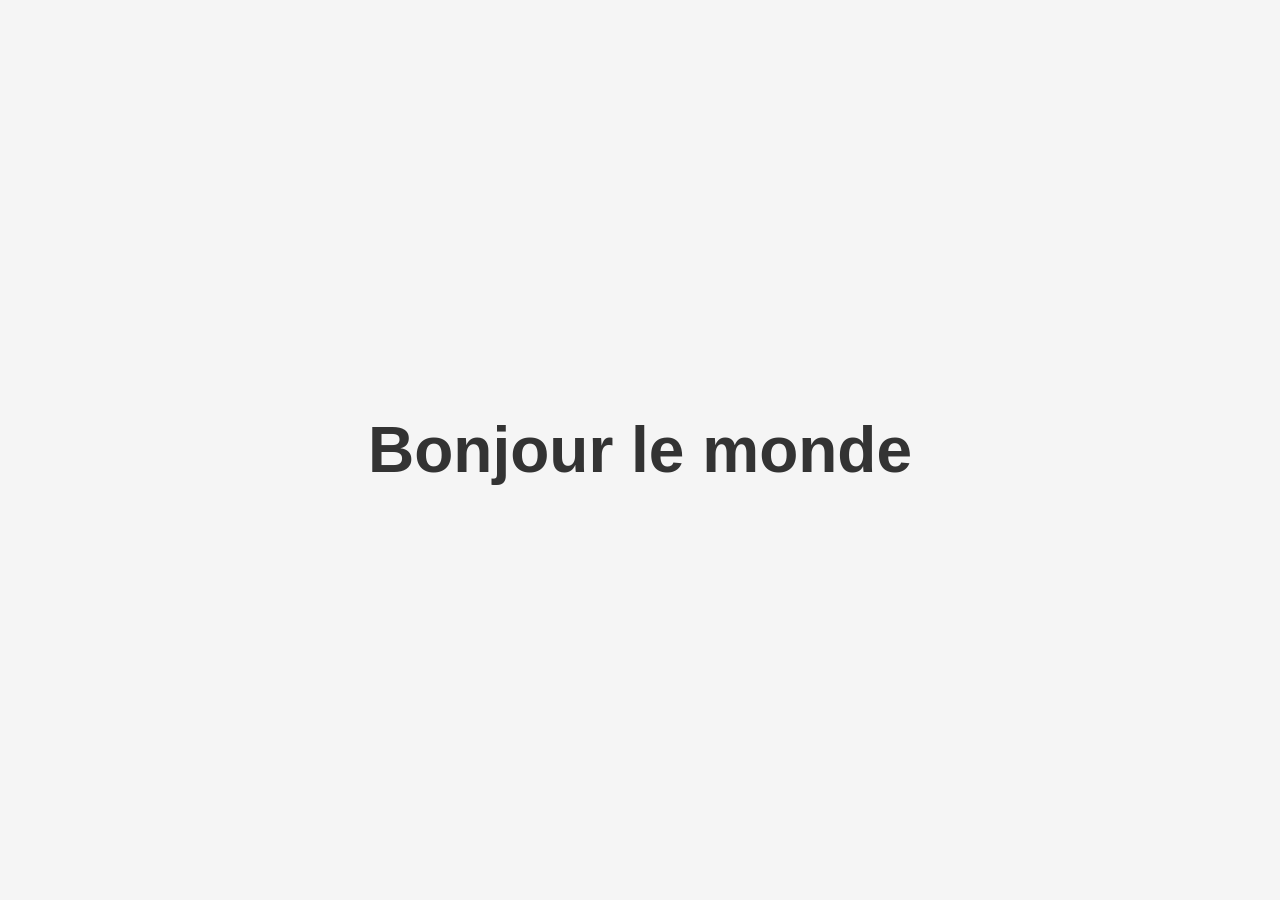
==== index.html @ 8045b734 "Ajoute une page d'accueil simple affichant "Bonjour le monde" Co-Authored-By: Claude Sonnet 5 <norep" ====
<!DOCTYPE html>
<html lang="fr">
<head>
  <meta charset="UTF-8">
  <title>Bonjour le monde</title>
  <style>
    html, body {
      height: 100%;
      margin: 0;
      display: flex;
      align-items: center;
      justify-content: center;
      background: #f5f5f5;
      font-family: Arial, sans-serif;
    }
    h1 {
      font-size: 4rem;
      color: #333;
    }
  </style>
</head>
<body>
  <h1>Bonjour le monde</h1>
</body>
</html>
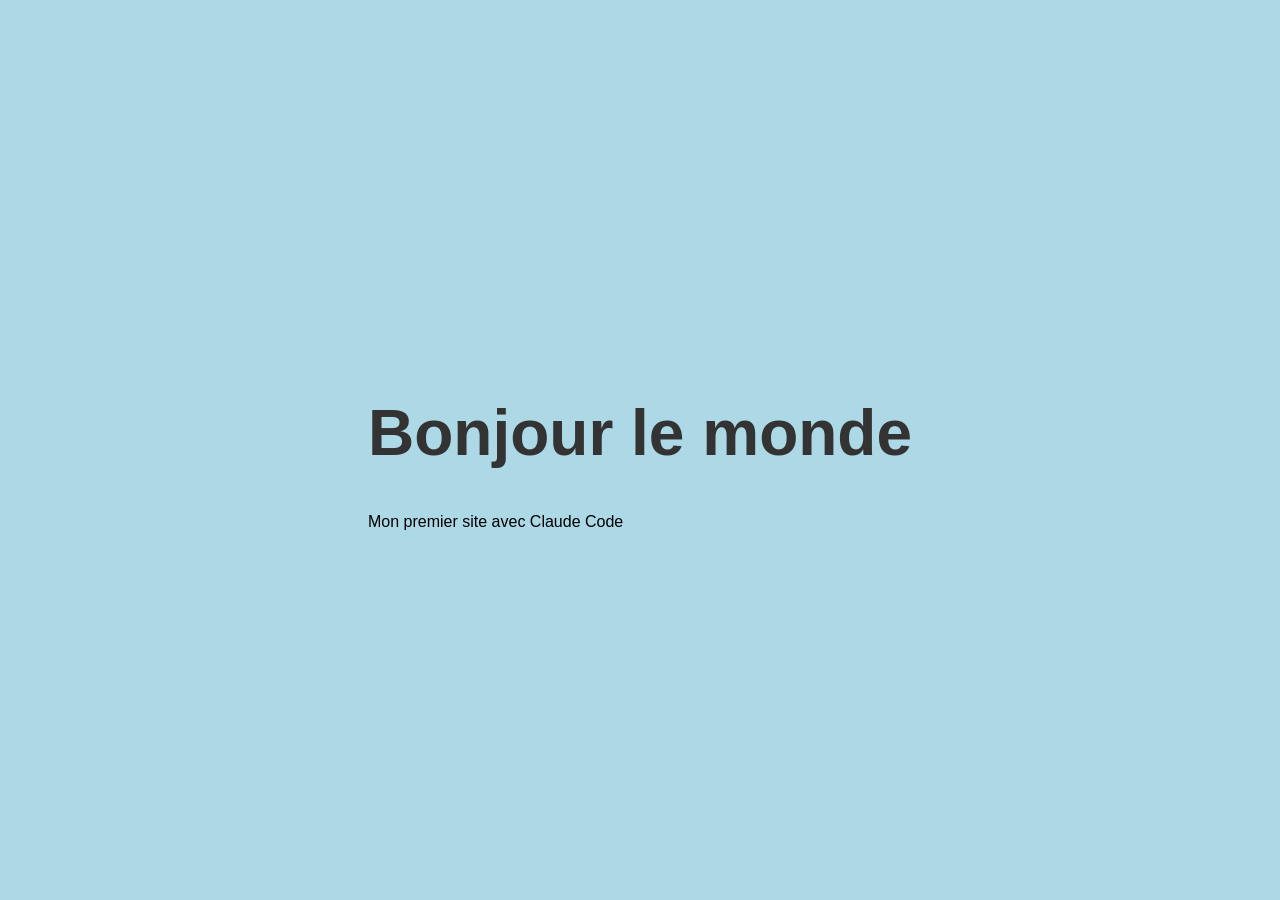
==== commit 5d8dfeef: "Ajoute un sous-titre et un fond bleu clair" ====
--- a/index.html
+++ b/index.html
@@ -10,7 +10,7 @@
       display: flex;
       align-items: center;
       justify-content: center;
-      background: #f5f5f5;
+      background: #add8e6;
       font-family: Arial, sans-serif;
     }
     h1 {
@@ -20,6 +20,9 @@
   </style>
 </head>
 <body>
-  <h1>Bonjour le monde</h1>
+  <div>
+    <h1>Bonjour le monde</h1>
+    <p>Mon premier site avec Claude Code</p>
+  </div>
 </body>
 </html>
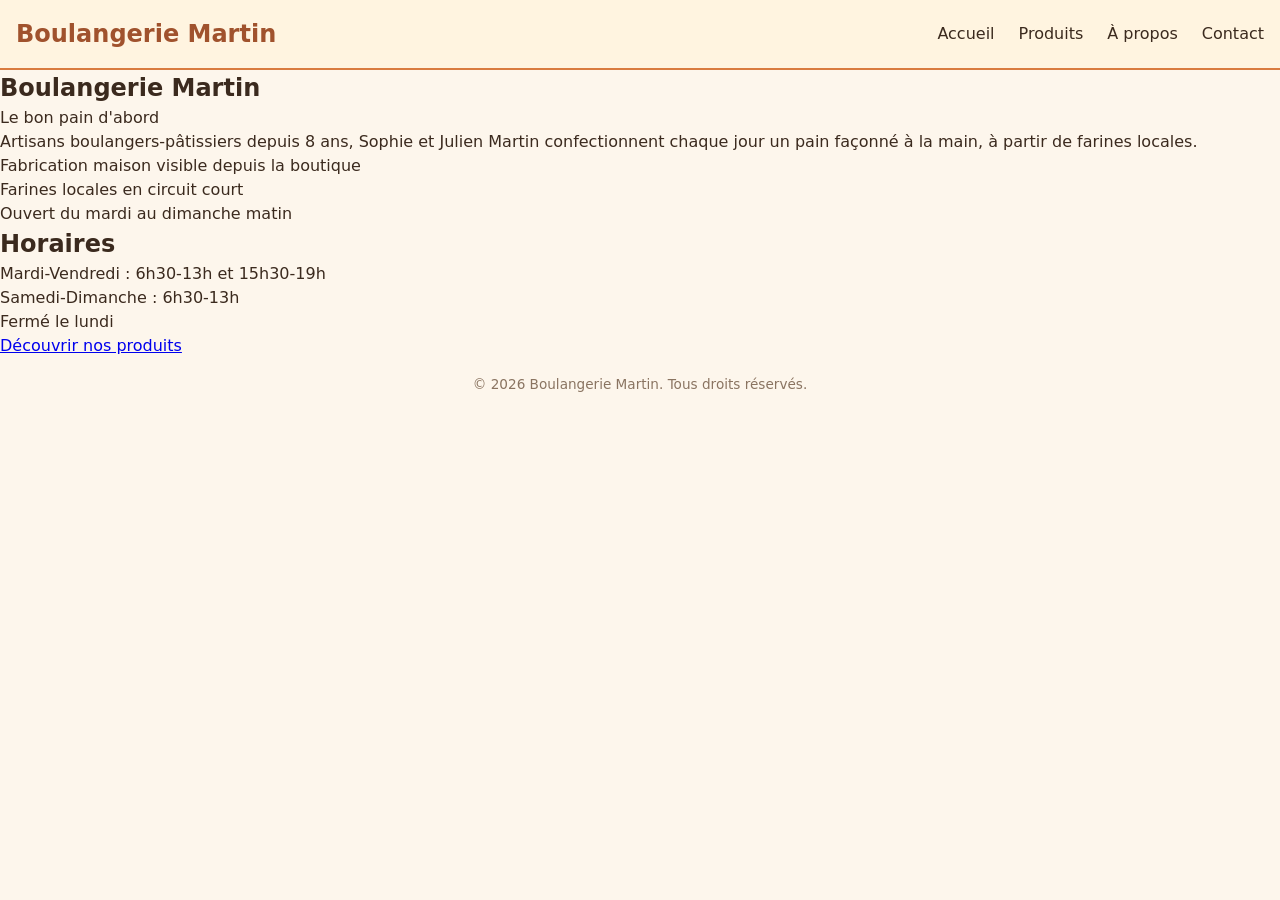
==== commit 8843a119: "Remplit le hero de la page d'accueil et harmonise le nom "Boulangerie Martin" Co-Authored-By: Claude" ====
--- a/index.html
+++ b/index.html
@@ -2,27 +2,55 @@
 <html lang="fr">
 <head>
   <meta charset="UTF-8">
-  <title>Bonjour le monde</title>
-  <style>
-    html, body {
-      height: 100%;
-      margin: 0;
-      display: flex;
-      align-items: center;
-      justify-content: center;
-      background: #add8e6;
-      font-family: Arial, sans-serif;
-    }
-    h1 {
-      font-size: 4rem;
-      color: #333;
-    }
-  </style>
+  <meta name="viewport" content="width=device-width, initial-scale=1.0">
+  <title>Accueil - Boulangerie Martin</title>
+  <link rel="stylesheet" href="css/style.css">
 </head>
 <body>
-  <div>
-    <h1>Bonjour le monde</h1>
-    <p>Mon premier site avec Claude Code</p>
-  </div>
+  <header>
+    <p class="logo">Boulangerie Martin</p>
+    <nav>
+      <ul>
+        <li><a href="index.html">Accueil</a></li>
+        <li><a href="produits.html">Produits</a></li>
+        <li><a href="a-propos.html">À propos</a></li>
+        <li><a href="contact.html">Contact</a></li>
+      </ul>
+    </nav>
+  </header>
+
+  <main>
+    <section class="hero">
+      <h1>Boulangerie Martin</h1>
+      <p>Le bon pain d'abord</p>
+    </section>
+
+    <section class="intro">
+      <p>Artisans boulangers-pâtissiers depuis 8 ans, Sophie et Julien Martin confectionnent chaque jour un pain façonné à la main, à partir de farines locales.</p>
+    </section>
+
+    <section class="atouts">
+      <ul>
+        <li>Fabrication maison visible depuis la boutique</li>
+        <li>Farines locales en circuit court</li>
+        <li>Ouvert du mardi au dimanche matin</li>
+      </ul>
+    </section>
+
+    <section class="horaires">
+      <h2>Horaires</h2>
+      <p>Mardi-Vendredi : 6h30-13h et 15h30-19h</p>
+      <p>Samedi-Dimanche : 6h30-13h</p>
+      <p>Fermé le lundi</p>
+    </section>
+
+    <a href="produits.html" class="cta">Découvrir nos produits</a>
+  </main>
+
+  <footer>
+    <p>&copy; 2026 Boulangerie Martin. Tous droits réservés.</p>
+  </footer>
+
+  <script src="js/script.js"></script>
 </body>
 </html>
--- a/css/style.css
+++ b/css/style.css
@@ -0,0 +1,73 @@
+/* Reset simple */
+*,
+*::before,
+*::after {
+  box-sizing: border-box;
+  margin: 0;
+  padding: 0;
+}
+
+/* Base */
+body {
+  font-family: system-ui, -apple-system, "Segoe UI", Roboto, sans-serif;
+  background-color: #fdf6ec;
+  color: #3b2a1e;
+  line-height: 1.5;
+}
+
+/* Header (mobile-first : colonne empilée) */
+header {
+  display: flex;
+  flex-direction: column;
+  align-items: center;
+  gap: 0.75rem;
+  padding: 1rem;
+  background-color: #fff4e0;
+  border-bottom: 2px solid #d97b3f;
+}
+
+.logo {
+  font-size: 1.5rem;
+  font-weight: bold;
+  color: #a0522d;
+}
+
+nav ul {
+  display: flex;
+  flex-direction: column;
+  align-items: center;
+  gap: 0.5rem;
+  list-style: none;
+}
+
+nav a {
+  text-decoration: none;
+  color: #3b2a1e;
+  font-weight: 500;
+}
+
+nav a:hover {
+  color: #d97b3f;
+}
+
+/* Footer */
+footer {
+  text-align: center;
+  padding: 1rem;
+  font-size: 0.85rem;
+  color: #8a7461;
+}
+
+/* Écrans plus larges (600px et plus) : header en ligne */
+@media (min-width: 600px) {
+  header {
+    flex-direction: row;
+    justify-content: space-between;
+    align-items: center;
+  }
+
+  nav ul {
+    flex-direction: row;
+    gap: 1.5rem;
+  }
+}
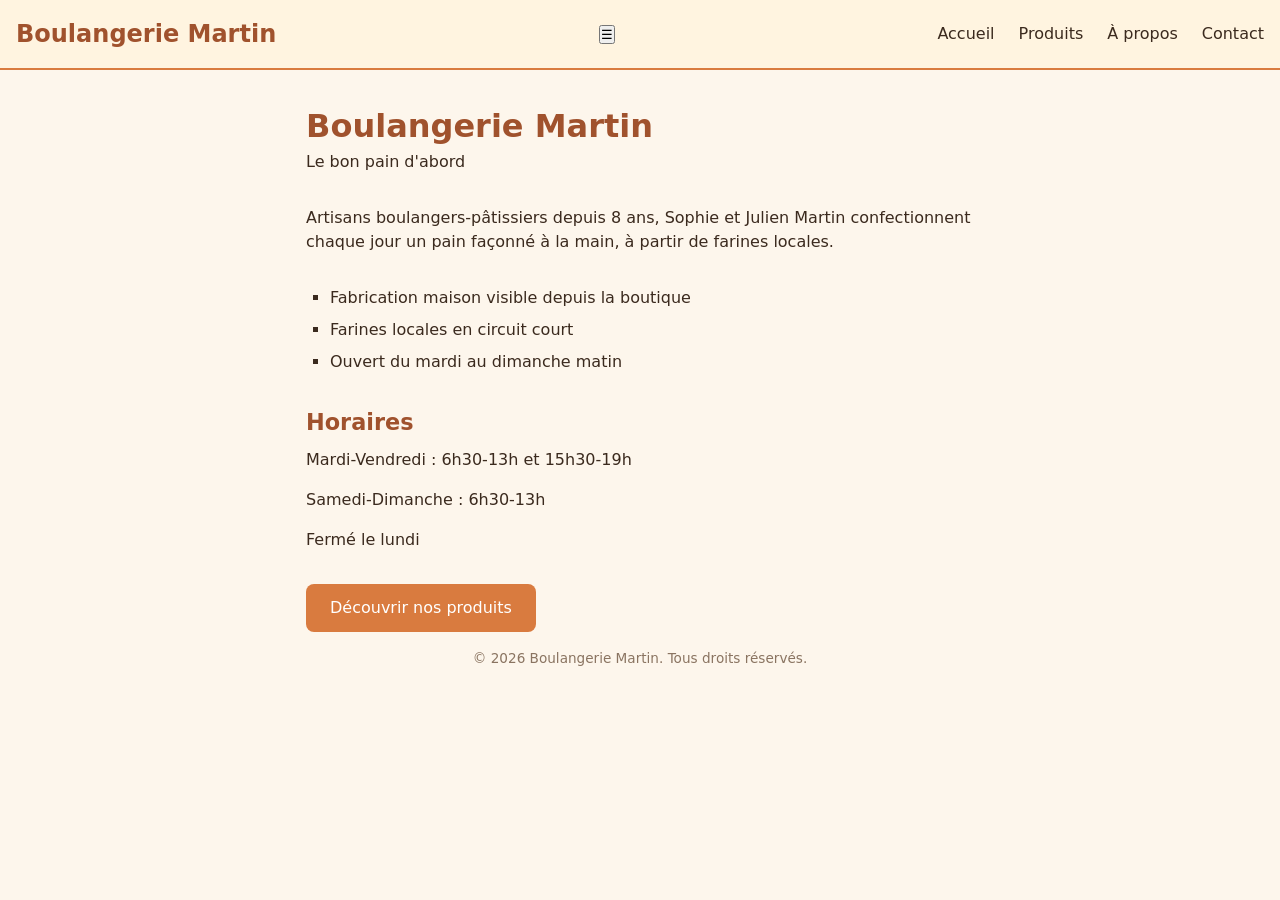
==== commit 010e0d60: "Ajoute le bouton menu-toggle dans le header des 4 pages Co-Authored-By: Claude Sonnet 5 <noreply@ant" ====
--- a/index.html
+++ b/index.html
@@ -9,6 +9,7 @@
 <body>
   <header>
     <p class="logo">Boulangerie Martin</p>
+    <button class="menu-toggle" aria-label="Ouvrir le menu">☰</button>
     <nav>
       <ul>
         <li><a href="index.html">Accueil</a></li>
--- a/css/style.css
+++ b/css/style.css
@@ -58,6 +58,71 @@
   color: #8a7461;
 }
 
+/* Contenu principal */
+main {
+  max-width: 700px;
+  margin: 0 auto;
+  padding: 0 1rem;
+}
+
+main section {
+  margin: 2rem 0;
+}
+
+main h1 {
+  font-size: 2rem;
+  color: #a0522d;
+}
+
+main h2 {
+  font-size: 1.4rem;
+  color: #a0522d;
+  margin-bottom: 0.5rem;
+}
+
+main p {
+  margin-bottom: 1rem;
+}
+
+main ul {
+  list-style: square;
+  color: #d97b3f;
+  padding-left: 1.5rem;
+}
+
+main ul li {
+  margin-bottom: 0.5rem;
+  color: #3b2a1e;
+}
+
+.cta {
+  display: inline-block;
+  padding: 0.75rem 1.5rem;
+  background-color: #d97b3f;
+  color: #fff;
+  text-decoration: none;
+  border-radius: 0.5rem;
+}
+
+.cta:hover {
+  background-color: #b8622e;
+}
+
+main img {
+  max-width: 100%;
+  height: auto;
+  border-radius: 0.5rem;
+}
+
+.carte {
+  height: 200px;
+  background-color: #e8e8e8;
+  display: flex;
+  align-items: center;
+  justify-content: center;
+  text-align: center;
+}
+
 /* Écrans plus larges (600px et plus) : header en ligne */
 @media (min-width: 600px) {
   header {
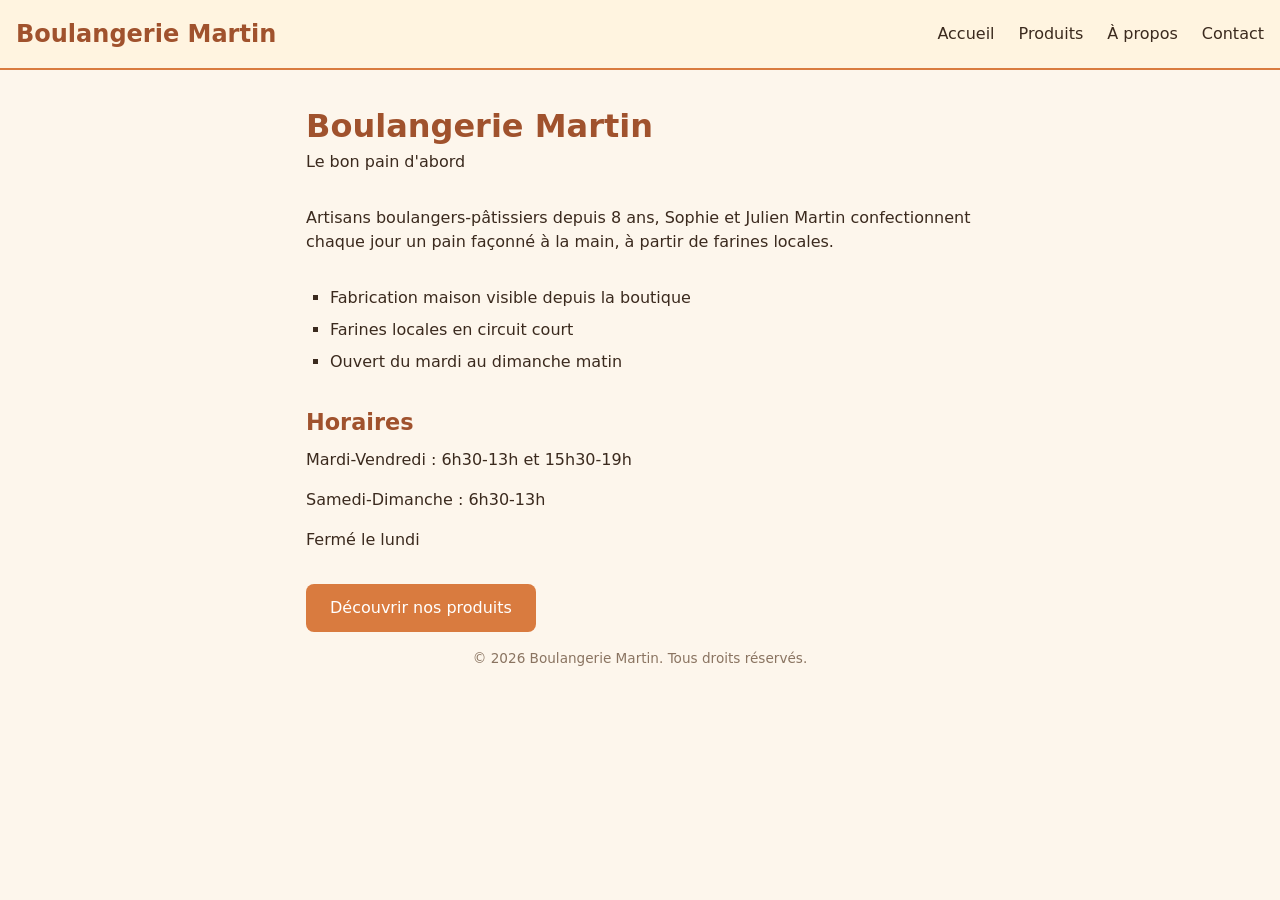
==== commit 307202bb: "Ajoute les polices Google Fonts (Fraunces, Inter) dans les 4 pages Co-Authored-By: Claude Sonnet 5 <" ====
--- a/index.html
+++ b/index.html
@@ -4,6 +4,9 @@
   <meta charset="UTF-8">
   <meta name="viewport" content="width=device-width, initial-scale=1.0">
   <title>Accueil - Boulangerie Martin</title>
+  <link rel="preconnect" href="https://fonts.googleapis.com">
+  <link rel="preconnect" href="https://fonts.gstatic.com" crossorigin>
+  <link href="https://fonts.googleapis.com/css2?family=Fraunces:wght@600;700&family=Inter:wght@400;500&display=swap" rel="stylesheet">
   <link rel="stylesheet" href="css/style.css">
 </head>
 <body>
--- a/css/style.css
+++ b/css/style.css
@@ -32,12 +32,24 @@
   color: #a0522d;
 }
 
+.menu-toggle {
+  display: none;
+  border: none;
+  background: transparent;
+  font-size: 1.5rem;
+  cursor: pointer;
+}
+
 nav ul {
-  display: flex;
+  display: none;
   flex-direction: column;
   align-items: center;
   gap: 0.5rem;
   list-style: none;
+}
+
+.nav-ouverte {
+  display: flex;
 }
 
 nav a {
@@ -116,11 +128,20 @@
 
 .carte {
   height: 200px;
+  width: 100%;
+  border: 0;
   background-color: #e8e8e8;
   display: flex;
   align-items: center;
   justify-content: center;
   text-align: center;
+}
+
+/* Écrans mobiles (moins de 600px) : afficher le bouton burger */
+@media (max-width: 599px) {
+  .menu-toggle {
+    display: block;
+  }
 }
 
 /* Écrans plus larges (600px et plus) : header en ligne */
@@ -132,7 +153,12 @@
   }
 
   nav ul {
+    display: flex !important;
     flex-direction: row;
     gap: 1.5rem;
   }
+
+  .menu-toggle {
+    display: none;
+  }
 }
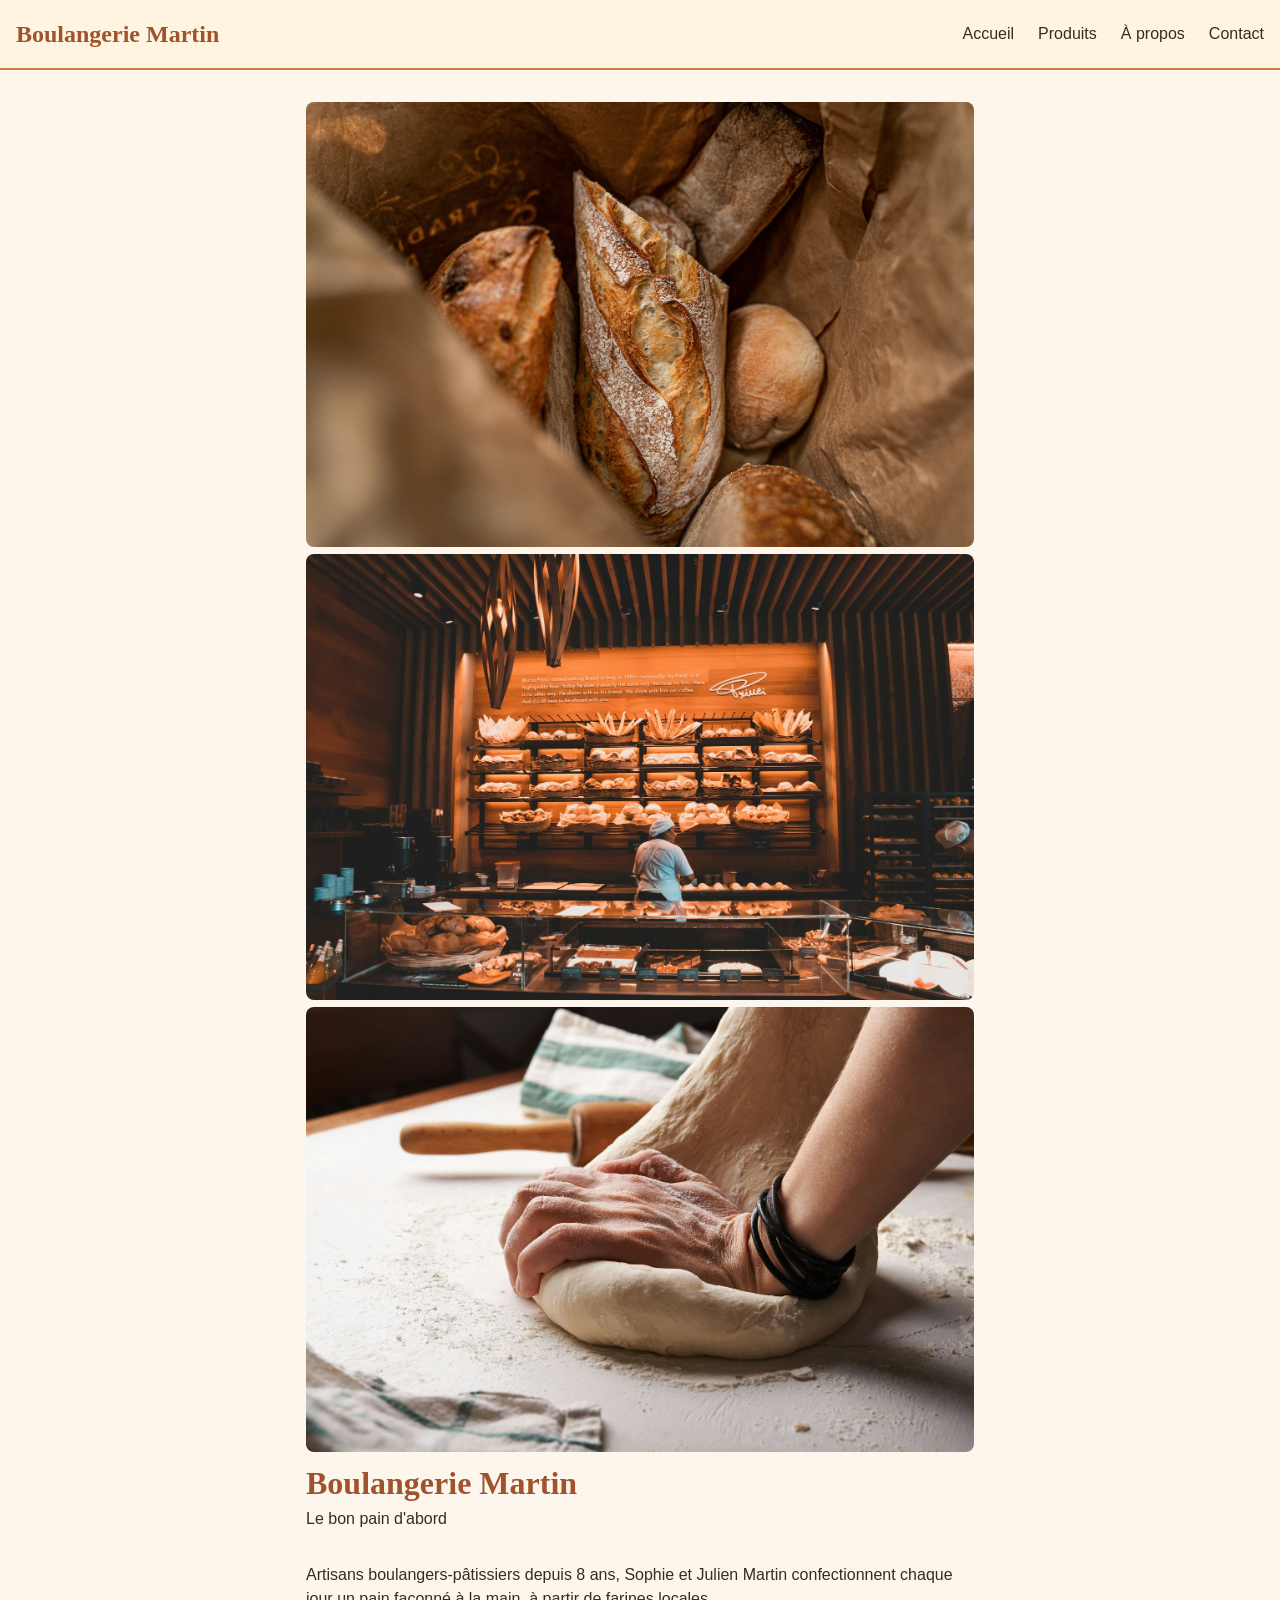
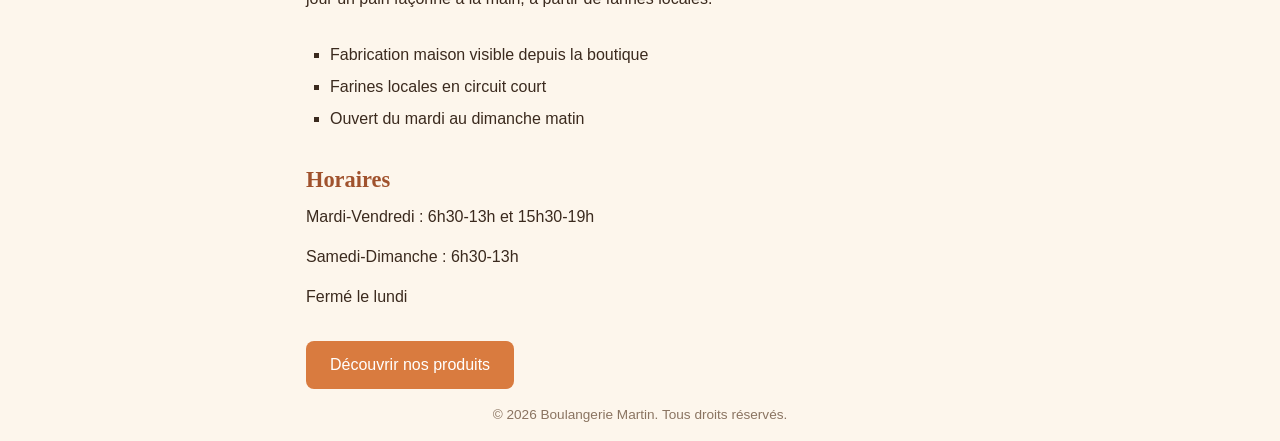
==== commit 819af147: "Ajoute le diaporama hero sur l'accueil et les images (hero-1/2/3, atelier) Co-Authored-By: Claude So" ====
--- a/index.html
+++ b/index.html
@@ -25,8 +25,15 @@
 
   <main>
     <section class="hero">
-      <h1>Boulangerie Martin</h1>
-      <p>Le bon pain d'abord</p>
+      <div class="diaporama">
+        <img src="images/hero-1.jpg" alt="Vitrine de la Boulangerie Martin" class="diapo active">
+        <img src="images/hero-2.jpg" alt="Pains artisanaux de la Boulangerie Martin" class="diapo">
+        <img src="images/hero-3.jpg" alt="Intérieur de la Boulangerie Martin" class="diapo">
+      </div>
+      <div class="hero-texte">
+        <h1>Boulangerie Martin</h1>
+        <p>Le bon pain d'abord</p>
+      </div>
     </section>
 
     <section class="intro">
--- a/css/style.css
+++ b/css/style.css
@@ -9,7 +9,7 @@
 
 /* Base */
 body {
-  font-family: system-ui, -apple-system, "Segoe UI", Roboto, sans-serif;
+  font-family: "Inter", sans-serif;
   background-color: #fdf6ec;
   color: #3b2a1e;
   line-height: 1.5;
@@ -30,6 +30,7 @@
   font-size: 1.5rem;
   font-weight: bold;
   color: #a0522d;
+  font-family: "Fraunces", serif;
 }
 
 .menu-toggle {
@@ -84,12 +85,14 @@
 main h1 {
   font-size: 2rem;
   color: #a0522d;
+  font-family: "Fraunces", serif;
 }
 
 main h2 {
   font-size: 1.4rem;
   color: #a0522d;
   margin-bottom: 0.5rem;
+  font-family: "Fraunces", serif;
 }
 
 main p {
@@ -137,6 +140,25 @@
   text-align: center;
 }
 
+.grille-produits {
+  display: grid;
+  gap: 1.5rem;
+  margin: 2rem 0;
+}
+
+.grille-produits section {
+  background-color: #fff;
+  padding: 1.5rem;
+  border-radius: 0.75rem;
+  box-shadow: 0 2px 8px rgba(59, 42, 30, 0.1);
+  transition: transform 0.2s ease, box-shadow 0.2s ease;
+}
+
+.grille-produits section:hover {
+  transform: translateY(-4px);
+  box-shadow: 0 6px 16px rgba(59, 42, 30, 0.15);
+}
+
 /* Écrans mobiles (moins de 600px) : afficher le bouton burger */
 @media (max-width: 599px) {
   .menu-toggle {
@@ -161,4 +183,8 @@
   .menu-toggle {
     display: none;
   }
+
+  .grille-produits {
+    grid-template-columns: repeat(3, 1fr);
+  }
 }
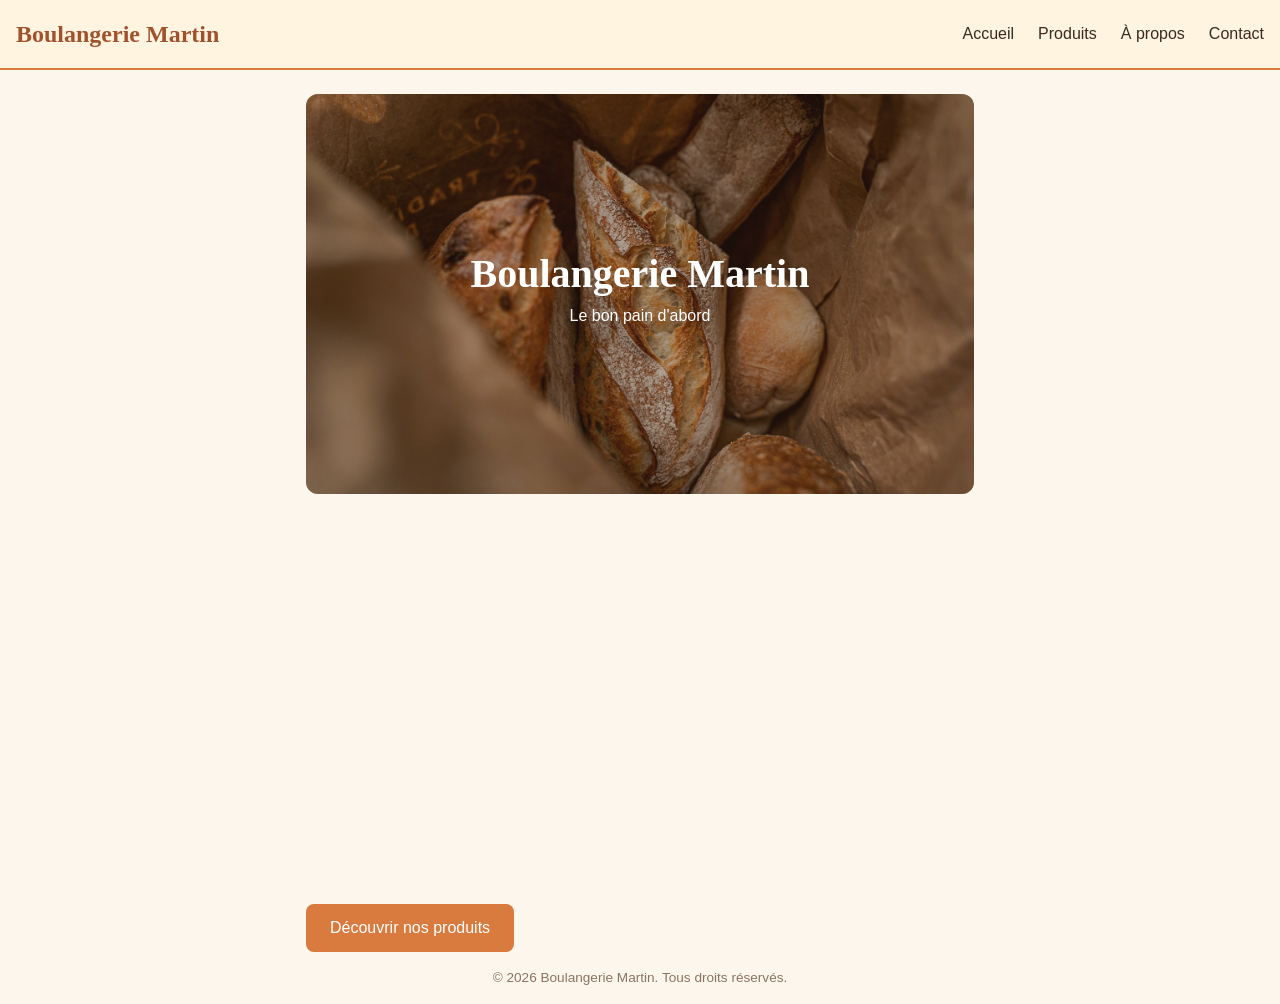
==== commit abadad29: "Ajoute l'animation d'apparition au scroll pour les sections de l'accueil Co-Authored-By: Claude Sonn" ====
--- a/index.html
+++ b/index.html
@@ -36,11 +36,11 @@
       </div>
     </section>
 
-    <section class="intro">
+    <section class="intro apparition">
       <p>Artisans boulangers-pâtissiers depuis 8 ans, Sophie et Julien Martin confectionnent chaque jour un pain façonné à la main, à partir de farines locales.</p>
     </section>
 
-    <section class="atouts">
+    <section class="atouts apparition">
       <ul>
         <li>Fabrication maison visible depuis la boutique</li>
         <li>Farines locales en circuit court</li>
@@ -48,7 +48,7 @@
       </ul>
     </section>
 
-    <section class="horaires">
+    <section class="horaires apparition">
       <h2>Horaires</h2>
       <p>Mardi-Vendredi : 6h30-13h et 15h30-19h</p>
       <p>Samedi-Dimanche : 6h30-13h</p>
--- a/css/style.css
+++ b/css/style.css
@@ -159,6 +159,56 @@
   box-shadow: 0 6px 16px rgba(59, 42, 30, 0.15);
 }
 
+.hero {
+  position: relative;
+  height: 400px;
+  overflow: hidden;
+  border-radius: 0.75rem;
+  margin: 1.5rem 0;
+}
+
+.diaporama {
+  position: relative;
+  width: 100%;
+  height: 100%;
+}
+
+.diapo {
+  position: absolute;
+  top: 0;
+  left: 0;
+  width: 100%;
+  height: 100%;
+  object-fit: cover;
+  opacity: 0;
+  transition: opacity 1s ease;
+}
+
+.diapo.active {
+  opacity: 1;
+}
+
+.hero-texte {
+  position: absolute;
+  top: 0;
+  left: 0;
+  width: 100%;
+  height: 100%;
+  display: flex;
+  flex-direction: column;
+  align-items: center;
+  justify-content: center;
+  text-align: center;
+  background-color: rgba(59, 42, 30, 0.35);
+  color: #fff;
+}
+
+.hero-texte h1 {
+  font-family: "Fraunces", serif;
+  color: #fff;
+  font-size: 2.5rem;
+}
+
 /* Écrans mobiles (moins de 600px) : afficher le bouton burger */
 @media (max-width: 599px) {
   .menu-toggle {
@@ -188,3 +238,14 @@
     grid-template-columns: repeat(3, 1fr);
   }
 }
+
+.apparition {
+  opacity: 0;
+  transform: translateY(30px);
+  transition: opacity 0.6s ease, transform 0.6s ease;
+}
+
+.apparition.visible {
+  opacity: 1;
+  transform: translateY(0);
+}
